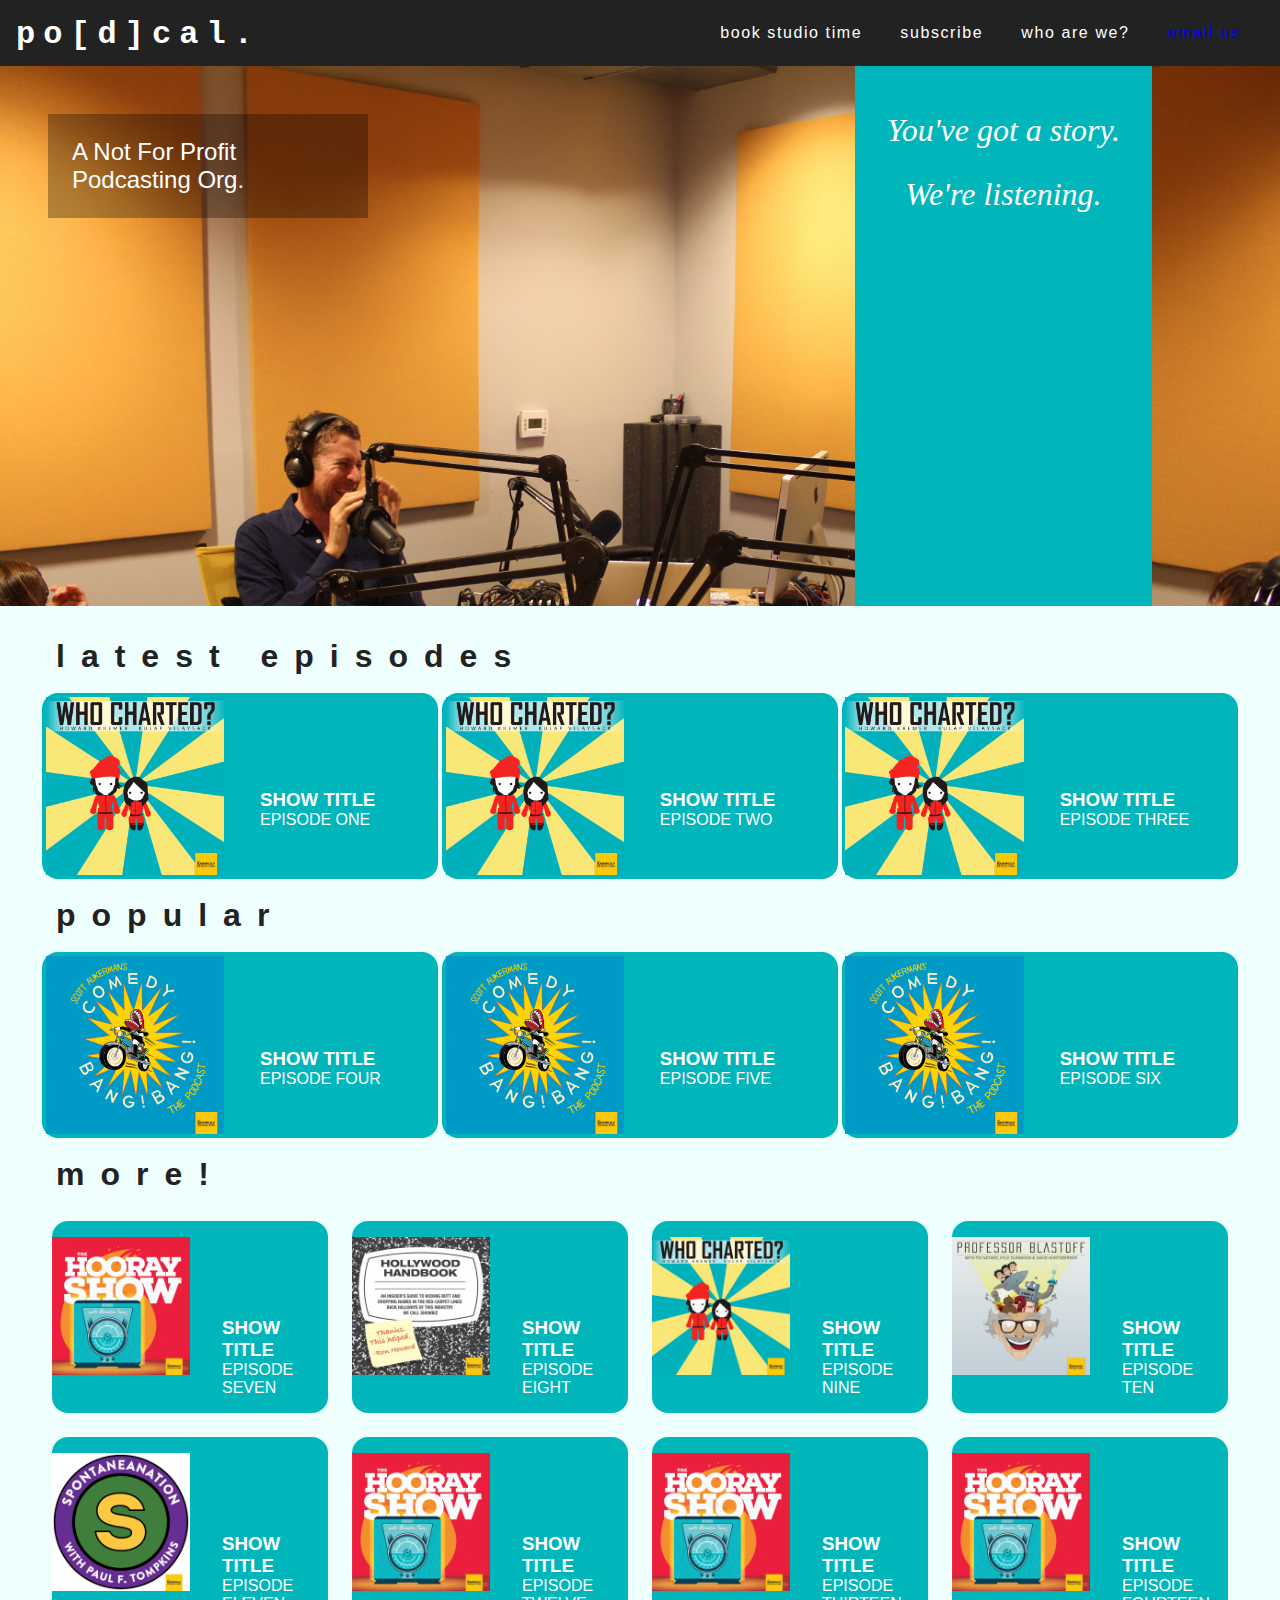
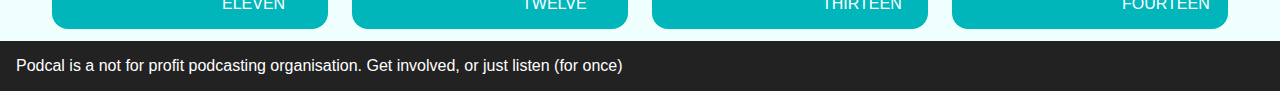
==== Podcal/index.html @ 98578d28 "Herefords Unit 6" ====
<!DOCTYPE html>
<html>
<head>
	<meta charset="utf-8">
	<link rel="stylesheet" type="text/css" href="css/style.css">
	<title>PodCal.</title>
</head>

<body>
	<header>
		<h1>Po[d]Cal.</h1>
		<nav>
			<ul id="navigation">
				<li>Book Studio Time</li>
				<li>Subscribe</li>
				<li>Who Are We?</li>
				<li><a href="mailto:simon.mccul@gmail.com">Email Us</a></li>
			</ul>
		</nav>
	</header>

	<section id="splash" class="clearfix">
			<p id="slogan">You've got a story.<br>We're listening.</p>
			<p id="tagline">A Not For Profit Podcasting Org.</p>
	</section>	
	
	<section id="podcasts" class="clearfix">
		
		<section id="latest" class="clearfix">
			<h2>Latest episodes</h2>
			<section class="episodes">
				<img src="images/E2.jpg" alt="Click To Listen" title="Listen!">
				<div>
					<h3>show title</h3>
					<p>Episode One</p>
				</div>
			</section>
			<section class="episodes">
				<img src="images/E2.jpg" alt="Click To Listen" title="Listen!">
				<div>
					<h3>show title</h3>
					<p>Episode two</p>
				</div>
			</section>
			<section class="episodes">
				<img src="images/E2.jpg" alt="Click To Listen" title="Listen!">
				<div>
					<h3>show title</h3>
					<p>Episode three</p>
				</div>
			</section>
		</section>

		<section id="popular" class="clearfix">
			<h2>Popular</h2>

			<section class="episodes">
				<img src="images/E5.jpg" alt="Click To Listen" title="listen!">
				<div>
					<h3>show title</h3>
					<p>Episode four</p>
				</div>
			</section>

			<section class="episodes">
				<img src="images/E5.jpg" alt="Click To Listen" title="listen!">
				<div>
					<h3>show title</h3>
					<p>Episode five</p>
				</div>
			</section>

			<section class="episodes">
				<img src="images/E5.jpg" alt="Click To Listen" title="listen!">
				<div>
					<h3>show title</h3>
					<p>Episode six</p>
				</div>
			</section>
		</section>

		<section id="More" class="clearfix">
			<h2>More!</h2>
			<div>
			<section class="moreepisodes">
				<img src="images/E1.png" alt="Click To Listen" title="listen!">
				<div>
					<h3>show title</h3>
					<p>Episode seven</p>
				</div>
			</section>

			<section class="moreepisodes">
				<img src="images/E4.jpg" alt="Click To Listen" title="listen!">
				<div>
					<h3>show title</h3>
					<p>Episode eight</p>
				</div>
			</section>

			<section class="moreepisodes">
				<img src="images/E2.jpg" alt="Click To Listen" title="listen!">
				<div>
					<h3>show title</h3>
					<p>Episode nine</p>
				</div>
			</section>
		
			<section class="moreepisodes">
				<img src="images/E3.jpg" alt="Click To Listen" title="listen!">
				<div>
					<h3>show title</h3>
					<p>Episode ten</p>
				</div>
			</section>

			<section class="moreepisodes">
				<img src="images/E6.jpg" alt="Click To Listen" title="listen!">
				<div>
					<h3>show title</h3>
					<p>Episode eleven</p>
				</div>
			</section>

			<section class="moreepisodes">
				<img src="images/E1.png" alt="Click To Listen" title="listen!">
				<div>
					<h3>show title</h3>
					<p>Episode twelve</p>
				</div>
			</section>

			<section class="moreepisodes">
				<img src="images/E1.png" alt="Click To Listen" title="listen!">
				<div>
					<h3>show title</h3>
					<p>Episode thirteen</p>
				</div>
			</section>

			<section class="moreepisodes">
				<img src="images/E1.png" alt="Click To Listen" title="listen!">
				<div>
					<h3>show title</h3>
					<p>Episode fourteen</p>
				</div>
			</section>
			</div>
		</section>
	</section>

<footer>
<p>Podcal is a not for profit podcasting organisation. Get involved, or just listen (for once)</p>
</footer>

</body>
</html>
---- Podcal/css/style.css ----
* {margin:0;padding:0;box-sizing:border-box;}

@import url(http://fonts.googleapis.com/css?family=Muli);
@import url(http://fonts.googleapis.com/css?family=Fauna+One);
@import url(http://fonts.googleapis.com/css?family=Raleway);

body{
	background-color: rgba(200,255,250,.3);
	color: #222;
	font-family: "Lucida Console", monaco, monospace;
	font-size:16px;

}

header{
	background-color: #222;
	color: #FFF;
	letter-spacing: .5em;
	padding: 1em;
	text-transform: lowercase;
	text-align: left;
}

header h1{
	float: left;
}

nav{
	color: #FFF;
	font-family: 'Muli', sans-serif;
	font-size: 1em;
	font-weight: 100;
	letter-spacing: .1em;
	margin: .5em;
	text-align: right;
}

nav a{
	text-decoration: none;
}

ul{
	list-style-type: none;	
}

li{
	display: inline;
	padding: 1em;
	
}

section#splash {
	background-image: url(../images/episode.jpg);
	background-size: cover;
	background-repeat: no-repeat;
	height: 60vh;
}


#slogan{
	background: #00B6BA;
	color: #FFF;
	float: right;
	font-family: 'Fauna One', serif;
	font-style: italic;
	font-size: 2em;
	height: 100%;
	line-height: 2em;
	margin-right: 4em;
	padding: 1em;
	text-align: center;
}	

#tagline{
	background-color: rgba(0,0,0,.3);
	color: #FFF;
	float: left;
	font-family: 'Muli', sans-serif;
	font-size: 1.5em;
	padding: 1em;
	margin: 2em;
	width: 25%;

}

h2{
	font-size: 2em;
	padding: .5em;
	text-align: left;
	text-transform: lowercase;
	letter-spacing: .5em;
}


section#podcasts {
	font-family: 'Muli', sans-serif;
	margin: 0 auto;
	max-width: 1200px;
	padding-top: 1em;
	
}

.episodes{
	background-color: #00B6BA;
	border-radius: 1em;
	float:left;
	text-transform: uppercase;
	margin: .16%;
	width: 33%; 
}

.episodes img {
	display:block;
	float:left;
	margin: 1%;
	width: 45%;
}

.episodes div {
	color: #FFF;
	float:left;
	padding: 5em 1em 0 2em;
	width: 50%;
	margin: 1em 0;
}

.moreepisodes{
	background-color: #00B6BA;
	border-radius: 1em;
	float:left;
	text-transform: uppercase;
	margin: 1%;
	width: 23%; 
}

.moreepisodes img{
	display:block;
	float:left;
	margin: 1em 0;
	width: 50%;

}

.moreepisodes div {
	color: #FFF;
	float:left;
	padding: 5em 1em 0 2em;
	width: 50%;
	margin: 1em 0;
}


footer{
	background: #222;
	color: #FFF;
	font-family: 'Muli', sans-serif;
	padding: 1em;
}

.clearfix:after { 
	content: "."; 
	visibility: hidden; 
	display: block; 
	height: 0; 
	clear: both;
}
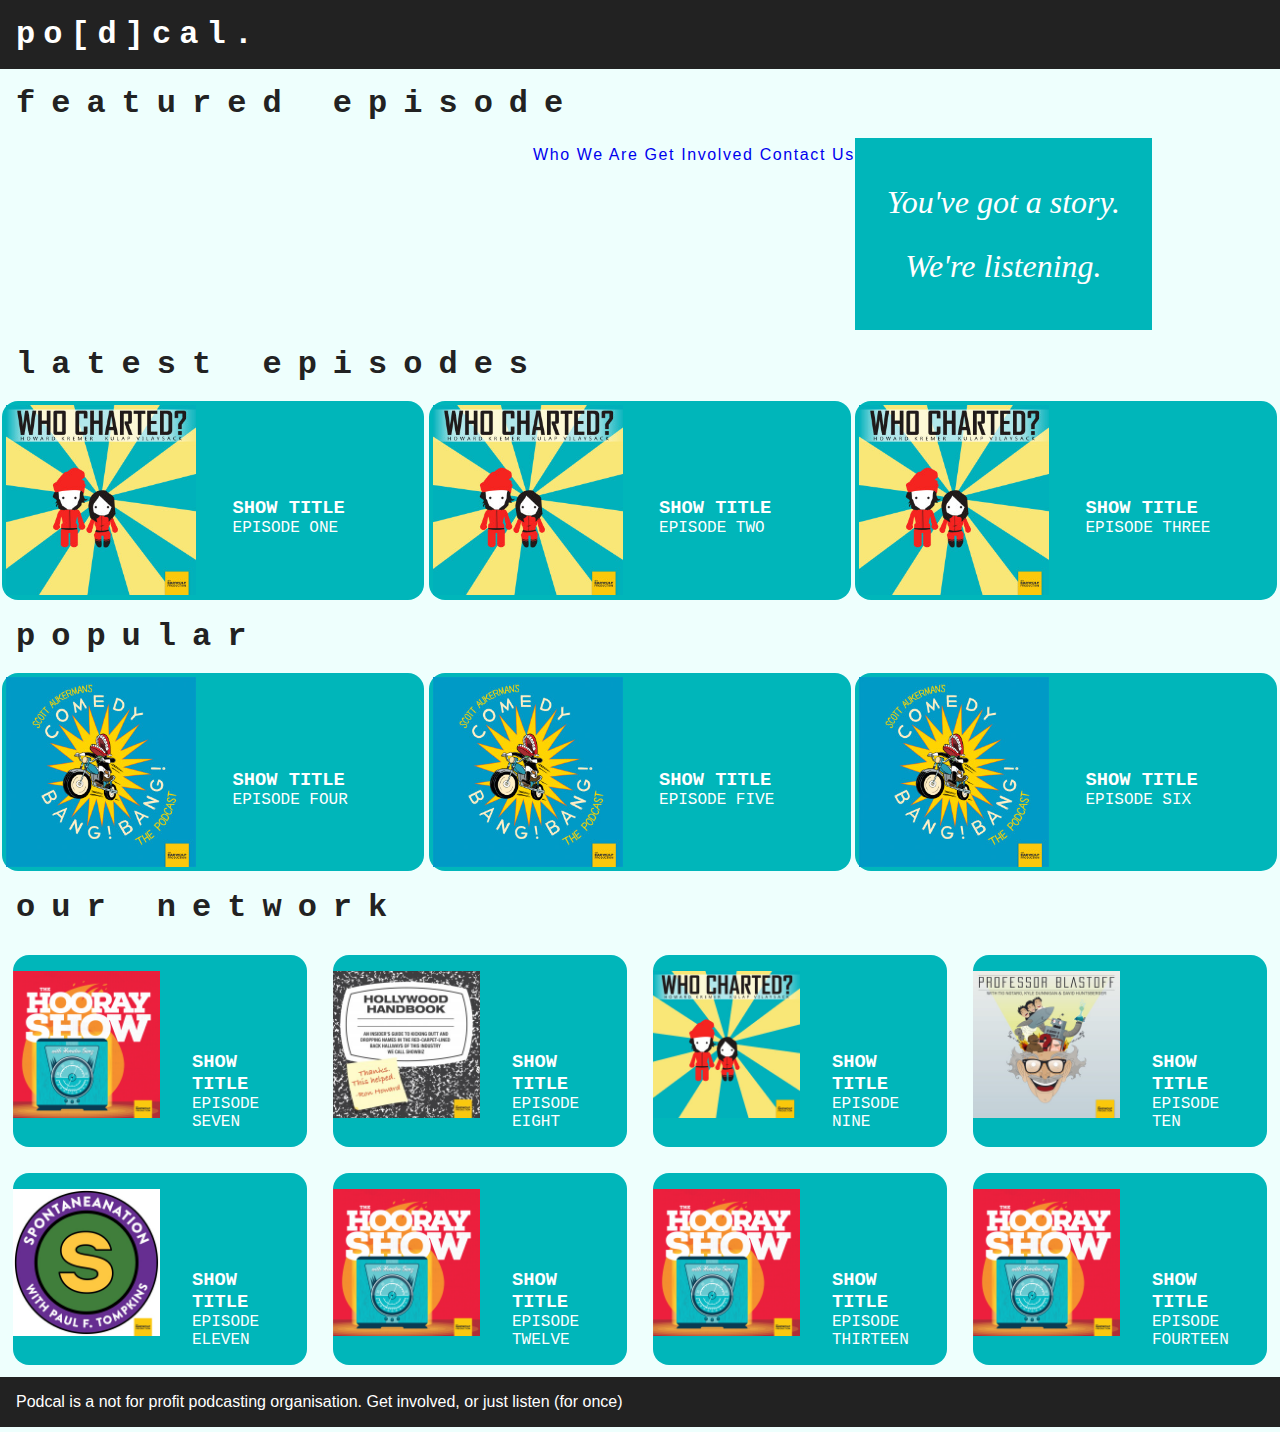
==== commit 6d098724: "Contact Test" ====
--- a/Podcal/index.html
+++ b/Podcal/index.html
@@ -7,24 +7,23 @@
 </head>
 
 <body>
-	<header>
+	<header class="clearfix">
 		<h1>Po[d]Cal.</h1>
-		<nav>
-			<ul id="navigation">
-				<li>Book Studio Time</li>
-				<li>Subscribe</li>
-				<li>Who Are We?</li>
-				<li><a href="mailto:simon.mccul@gmail.com">Email Us</a></li>
-			</ul>
-		</nav>
 	</header>
 
-	<section id="splash" class="clearfix">
-			<p id="slogan">You've got a story.<br>We're listening.</p>
-			<p id="tagline">A Not For Profit Podcasting Org.</p>
-	</section>	
+	<div id="splash" class="clearfix">
+		<section id="new">
+		<h2>Featured Episode</h2>
+		</section>
+		<p id="slogan">You've got a story.<br>We're listening.</p>
+		<nav id="navigation">
+				<a href="#">Who We Are</a>
+				<a href="#">Get Involved</a>
+				<a href="mailto:simon.mccul@gmail.com">Contact Us</a>
+		</nav>
+	</div>	
 	
-	<section id="podcasts" class="clearfix">
+	<div id="podcasts" class="clearfix">	
 		
 		<section id="latest" class="clearfix">
 			<h2>Latest episodes</h2>
@@ -78,10 +77,11 @@
 				</div>
 			</section>
 		</section>
+	</div>
 
-		<section id="More" class="clearfix">
-			<h2>More!</h2>
-			<div>
+		<div id="programs" class="clearfix">
+		<section id="More">
+			<h2>Our Network</h2>
 			<section class="moreepisodes">
 				<img src="images/E1.png" alt="Click To Listen" title="listen!">
 				<div>
@@ -145,9 +145,9 @@
 					<p>Episode fourteen</p>
 				</div>
 			</section>
-			</div>
 		</section>
-	</section>
+	</div>
+
 
 <footer>
 <p>Podcal is a not for profit podcasting organisation. Get involved, or just listen (for once)</p>
